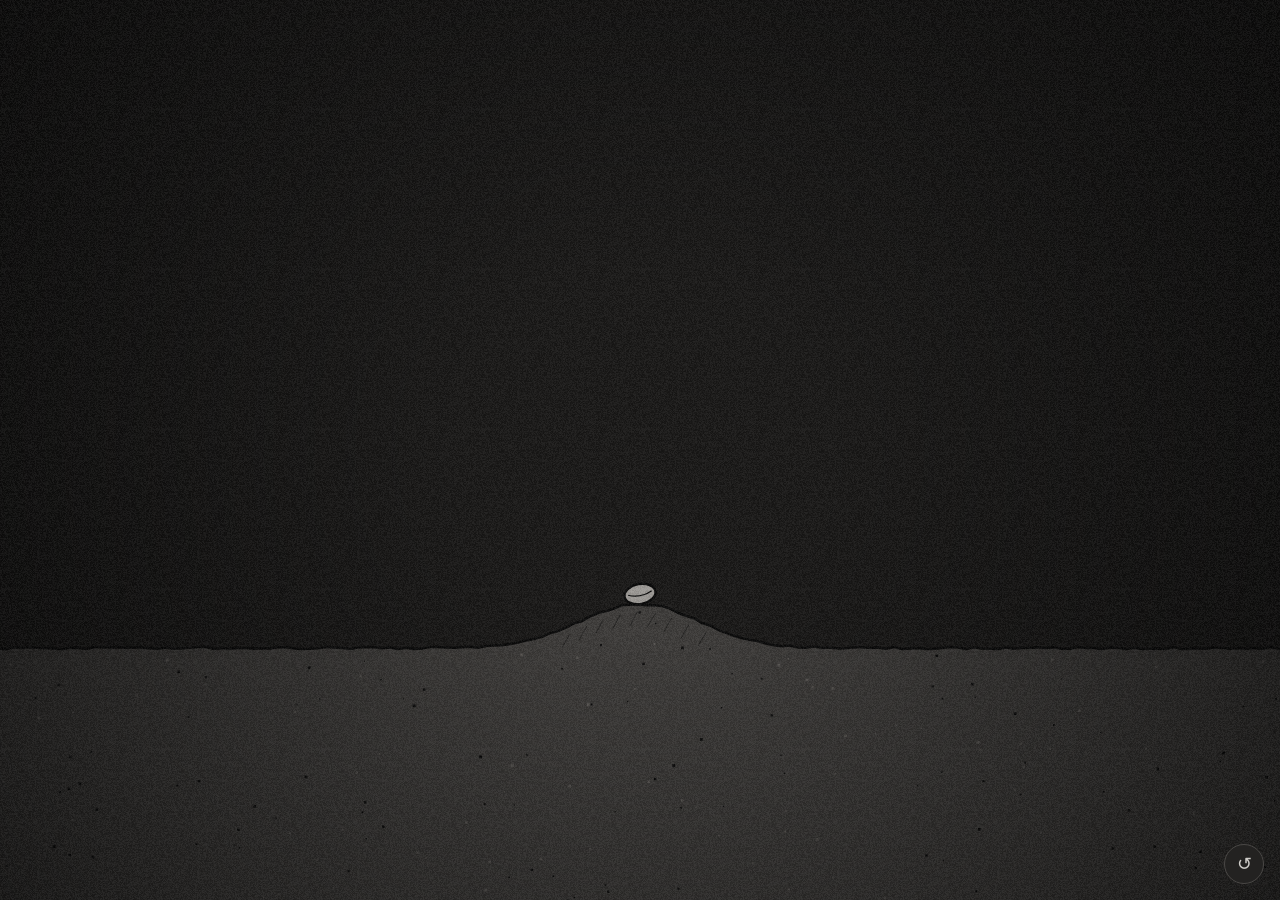
==== docs/index.html @ 7fd973cf "Add Enchanted Garden sequence prototype in /docs Combines the three studies into one continuous scen" ====
<!doctype html>
<html lang="en">
<head>
<meta charset="utf-8">
<meta name="viewport" content="width=device-width,initial-scale=1,viewport-fit=cover">
<title>The Enchanted Garden</title>
<link rel="stylesheet" href="style.css">
</head>
<body>
<canvas id="c" aria-label="A seed lying on a mound of soil in a dark room"></canvas>
<p id="hint" aria-live="polite"></p>
<button id="reset" aria-label="Start over">↺</button>
<script src="main.js"></script>
</body>
</html>
---- docs/style.css ----
/* One dark look on purpose (as in the studies): dim room, vignette, film grain, shaky ink lines. Grayscale only. */
:root{
  --bg:#161514;--ink:#070707;--ground:#0e0d0d;
  --soil:#3b3937;--soil-hi:#55524f;--grain:#8f8c88;--wet:#1f1e1d;
  --seed:#9b9894;--sclera:#d9d7d3;
  --can:#6e6b67;--can-hi:#8f8c88;--drop:#a9a6a2;
  --stem:#7d7a76;--leaf:#9b9894;
  --petal:#8e8c89;--petal-back:#5e5c5a;--petal-hi:#b9b7b3;--dust:#a8a6a2;
  --btn:#232221;--btn-fg:#cfcdc9;
  color-scheme:dark;
}
*{box-sizing:border-box}
html,body{height:100%;margin:0}
body{background:var(--bg);overflow:hidden;font:14px -apple-system,BlinkMacSystemFont,sans-serif}
canvas{display:block;width:100%;height:100%;touch-action:none}
#reset{position:fixed;right:16px;bottom:calc(16px + env(safe-area-inset-bottom,0px));width:40px;height:40px;border-radius:50%;border:1px solid #4a4846;background:var(--btn);color:var(--btn-fg);font-size:18px;cursor:pointer}
#reset:focus-visible{outline:2px solid var(--btn-fg);outline-offset:2px}
#hint{position:fixed;left:50%;bottom:calc(26px + env(safe-area-inset-bottom,0px));transform:translateX(-50%);margin:0;max-width:calc(100% - 140px);text-align:center;
  font:italic 16px Georgia,"Times New Roman",serif;letter-spacing:.04em;color:var(--btn-fg);opacity:0;transition:opacity 1.2s;pointer-events:none;white-space:nowrap}
#hint.on{opacity:.55}
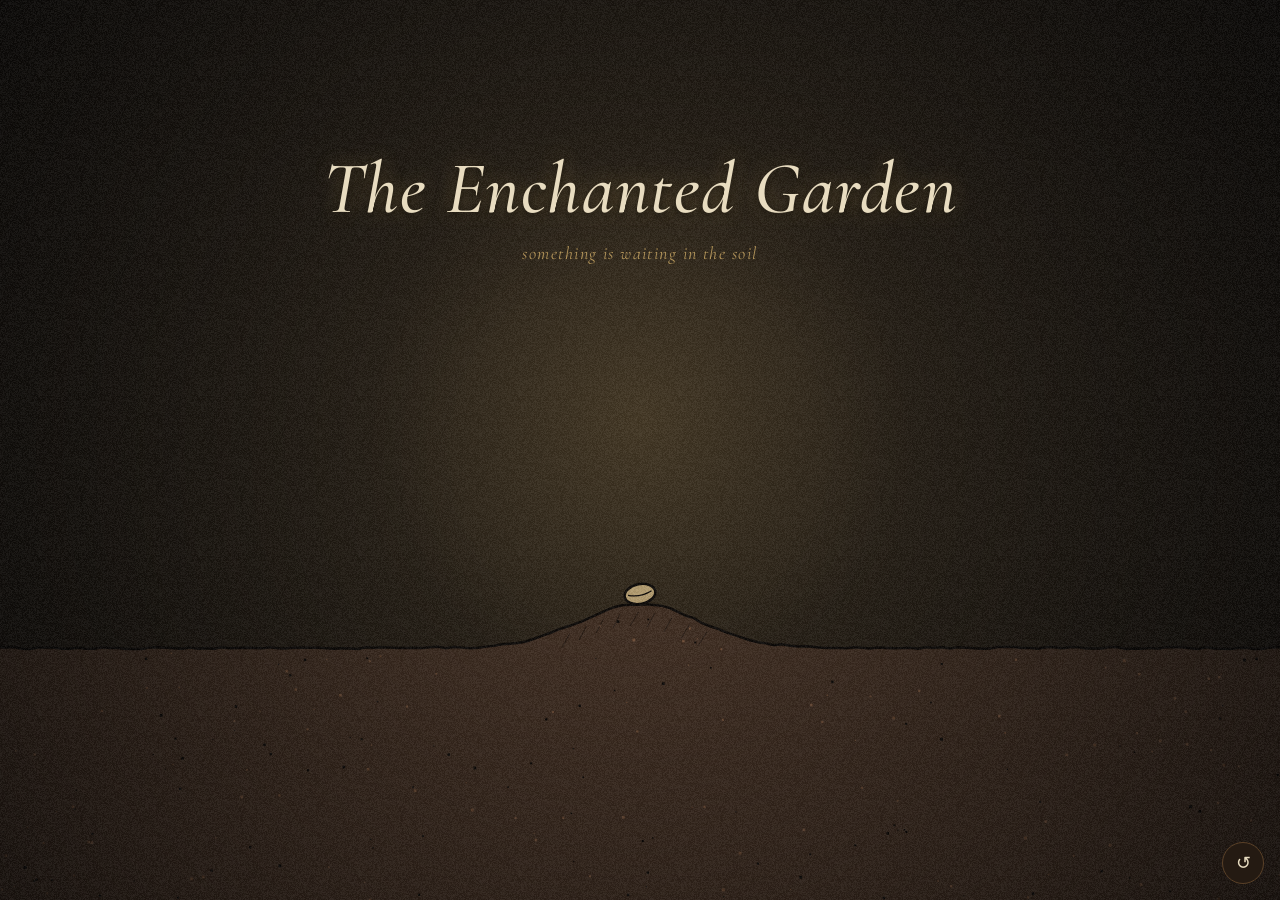
==== commit e5d488ea: "Week 5: Rusty Lake palette, tool panel, title and ending cards Co-Authored-By: Claude Opus 5.5 <nore" ====
--- a/docs/index.html
+++ b/docs/index.html
@@ -4,12 +4,17 @@
 <meta charset="utf-8">
 <meta name="viewport" content="width=device-width,initial-scale=1,viewport-fit=cover">
 <title>The Enchanted Garden</title>
+<link rel="preconnect" href="https://fonts.googleapis.com">
+<link href="https://fonts.googleapis.com/css2?family=Cormorant+Garamond:ital,wght@0,500;1,500&display=swap" rel="stylesheet">
 <link rel="stylesheet" href="style.css">
 </head>
 <body>
-<canvas id="c" aria-label="A seed lying on a mound of soil in a dark room"></canvas>
+<canvas id="c" aria-label="A seed lying on a mound of soil in a dim room"></canvas>
+<div id="card"><h1 id="cardTitle">The Enchanted Garden</h1><p id="cardSub">something is waiting in the soil</p></div>
 <p id="hint" aria-live="polite"></p>
 <button id="reset" aria-label="Start over">↺</button>
+<script src="settings.js"></script>
+<script src="panel.js"></script>
 <script src="main.js"></script>
 </body>
 </html>
--- a/docs/style.css
+++ b/docs/style.css
@@ -1,20 +1,60 @@
-/* One dark look on purpose (as in the studies): dim room, vignette, film grain, shaky ink lines. Grayscale only. */
+/* The Enchanted Garden — Rusty Lake look: a dim room, one warm lamp, rust and bone, shaky ink lines.
+   Scene colours live in settings.js (editable from the tool panel); this file styles the page chrome. */
 :root{
-  --bg:#161514;--ink:#070707;--ground:#0e0d0d;
-  --soil:#3b3937;--soil-hi:#55524f;--grain:#8f8c88;--wet:#1f1e1d;
-  --seed:#9b9894;--sclera:#d9d7d3;
-  --can:#6e6b67;--can-hi:#8f8c88;--drop:#a9a6a2;
-  --stem:#7d7a76;--leaf:#9b9894;
-  --petal:#8e8c89;--petal-back:#5e5c5a;--petal-hi:#b9b7b3;--dust:#a8a6a2;
-  --btn:#232221;--btn-fg:#cfcdc9;
+  --page:#17120d;--btn:#241a12;--btn-line:#5a4128;--btn-fg:#e8dcc0;--accent:#d4b06a;
+  --panel:#1c1510;--panel-line:#3a2a1c;--panel-fg:#d9ccb0;--panel-dim:#8a7a62;
   color-scheme:dark;
 }
 *{box-sizing:border-box}
 html,body{height:100%;margin:0}
-body{background:var(--bg);overflow:hidden;font:14px -apple-system,BlinkMacSystemFont,sans-serif}
+body{background:var(--page);overflow:hidden;font:14px -apple-system,BlinkMacSystemFont,sans-serif}
 canvas{display:block;width:100%;height:100%;touch-action:none}
-#reset{position:fixed;right:16px;bottom:calc(16px + env(safe-area-inset-bottom,0px));width:40px;height:40px;border-radius:50%;border:1px solid #4a4846;background:var(--btn);color:var(--btn-fg);font-size:18px;cursor:pointer}
-#reset:focus-visible{outline:2px solid var(--btn-fg);outline-offset:2px}
-#hint{position:fixed;left:50%;bottom:calc(26px + env(safe-area-inset-bottom,0px));transform:translateX(-50%);margin:0;max-width:calc(100% - 140px);text-align:center;
-  font:italic 16px Georgia,"Times New Roman",serif;letter-spacing:.04em;color:var(--btn-fg);opacity:0;transition:opacity 1.2s;pointer-events:none;white-space:nowrap}
-#hint.on{opacity:.55}
+
+#reset{position:fixed;right:16px;bottom:calc(16px + env(safe-area-inset-bottom,0px));width:42px;height:42px;border-radius:50%;
+  border:1px solid var(--btn-line);background:var(--btn);color:var(--btn-fg);font-size:18px;cursor:pointer;transition:box-shadow .6s,transform .3s}
+#reset:hover{transform:rotate(-40deg)}
+#reset:focus-visible{outline:2px solid var(--accent);outline-offset:2px}
+#reset.call{animation:call 2.4s ease-in-out infinite}
+@keyframes call{50%{box-shadow:0 0 0 6px rgba(212,176,106,.18),0 0 24px rgba(212,176,106,.35)}}
+
+#hint{position:fixed;left:50%;bottom:calc(28px + env(safe-area-inset-bottom,0px));transform:translateX(-50%);margin:0;max-width:calc(100% - 140px);text-align:center;
+  font:italic 17px "Cormorant Garamond",Georgia,"Times New Roman",serif;letter-spacing:.06em;color:var(--btn-fg);opacity:0;transition:opacity 1.2s;pointer-events:none;white-space:nowrap}
+#hint.on{opacity:.7}
+
+/* title card at the start, closing line at the end */
+#card{position:fixed;left:0;right:0;top:16vh;text-align:center;pointer-events:none;color:var(--btn-fg);opacity:0;transition:opacity 2s}
+#card.on{opacity:1}
+#card.end{top:auto;bottom:calc(9vh + env(safe-area-inset-bottom,0px))}
+body.panel-on #card{padding-left:min(310px,40vw)}
+#card h1{margin:0;font:italic 500 clamp(2.4rem,7vw,4.6rem) "Cormorant Garamond",Georgia,serif;letter-spacing:.02em;
+  text-shadow:0 0 18px rgba(242,200,121,.35),0 2px 10px #000}
+#card p{margin:.5em 0 0;font:italic 18px "Cormorant Garamond",Georgia,serif;color:var(--accent);opacity:.8;letter-spacing:.08em}
+
+/* ---- tool panel ---- */
+#panel{position:fixed;left:12px;top:12px;bottom:12px;width:286px;display:none;flex-direction:column;z-index:5;
+  background:var(--panel);border:1px solid var(--panel-line);border-radius:6px;color:var(--panel-fg);
+  font:11px/1.3 ui-monospace,"SF Mono",Menlo,Consolas,monospace;box-shadow:0 10px 40px rgba(0,0,0,.6)}
+#panel.on{display:flex}
+#panel header{display:flex;justify-content:space-between;align-items:center;padding:9px 10px;border-bottom:1px solid var(--panel-line);letter-spacing:.12em;color:var(--accent)}
+#panel header button{background:none;border:0;color:var(--panel-dim);font-size:18px;cursor:pointer;line-height:1}
+#panel .jump{display:flex;gap:4px;align-items:center;padding:7px 10px;border-bottom:1px solid var(--panel-line);color:var(--panel-dim)}
+#panel .jump span{margin-right:auto;letter-spacing:.1em}
+#panel .jump button{min-width:30px;padding:3px 6px;border:1px solid var(--panel-line);border-radius:3px;background:#120d09;color:var(--panel-fg);font:inherit;cursor:pointer}
+#panel .jump button:hover{border-color:var(--accent)}
+#pBody{flex:1;overflow-y:auto;padding:2px 0}
+#panel details{border-bottom:1px solid var(--panel-line)}
+#panel summary{padding:8px 10px;cursor:pointer;letter-spacing:.1em;text-transform:uppercase;color:var(--panel-dim)}
+#panel summary:hover{color:var(--panel-fg)}
+#panel .row{display:grid;grid-template-columns:1fr 104px 44px;align-items:center;gap:6px;padding:3px 10px}
+#panel .row:has(input[type=color]){grid-template-columns:1fr 40px 62px}
+#panel .sw{display:none}
+#panel input[type=range]{width:100%;accent-color:var(--accent)}
+#panel input[type=color]{width:40px;height:16px;padding:0;border:1px solid #000;border-radius:2px;background:none;cursor:pointer}
+#panel input[type=color]::-webkit-color-swatch-wrapper{padding:0}
+#panel input[type=color]::-webkit-color-swatch{border:0}
+#panel input[type=color]::-moz-color-swatch{border:0}
+#panel code{color:var(--panel-dim);font:inherit;text-align:right;overflow:hidden}
+#panel footer{display:flex;gap:6px;padding:9px 10px;border-top:1px solid var(--panel-line)}
+#panel footer button{flex:1;padding:7px 4px;border-radius:3px;font:inherit;cursor:pointer;border:1px solid var(--panel-line);background:#120d09;color:var(--panel-fg)}
+#panel footer #pCopy{background:var(--accent);color:#1a120a;border-color:var(--accent);font-weight:600}
+@media (max-width:640px){#panel{width:auto;right:12px;top:auto;height:55vh}}
